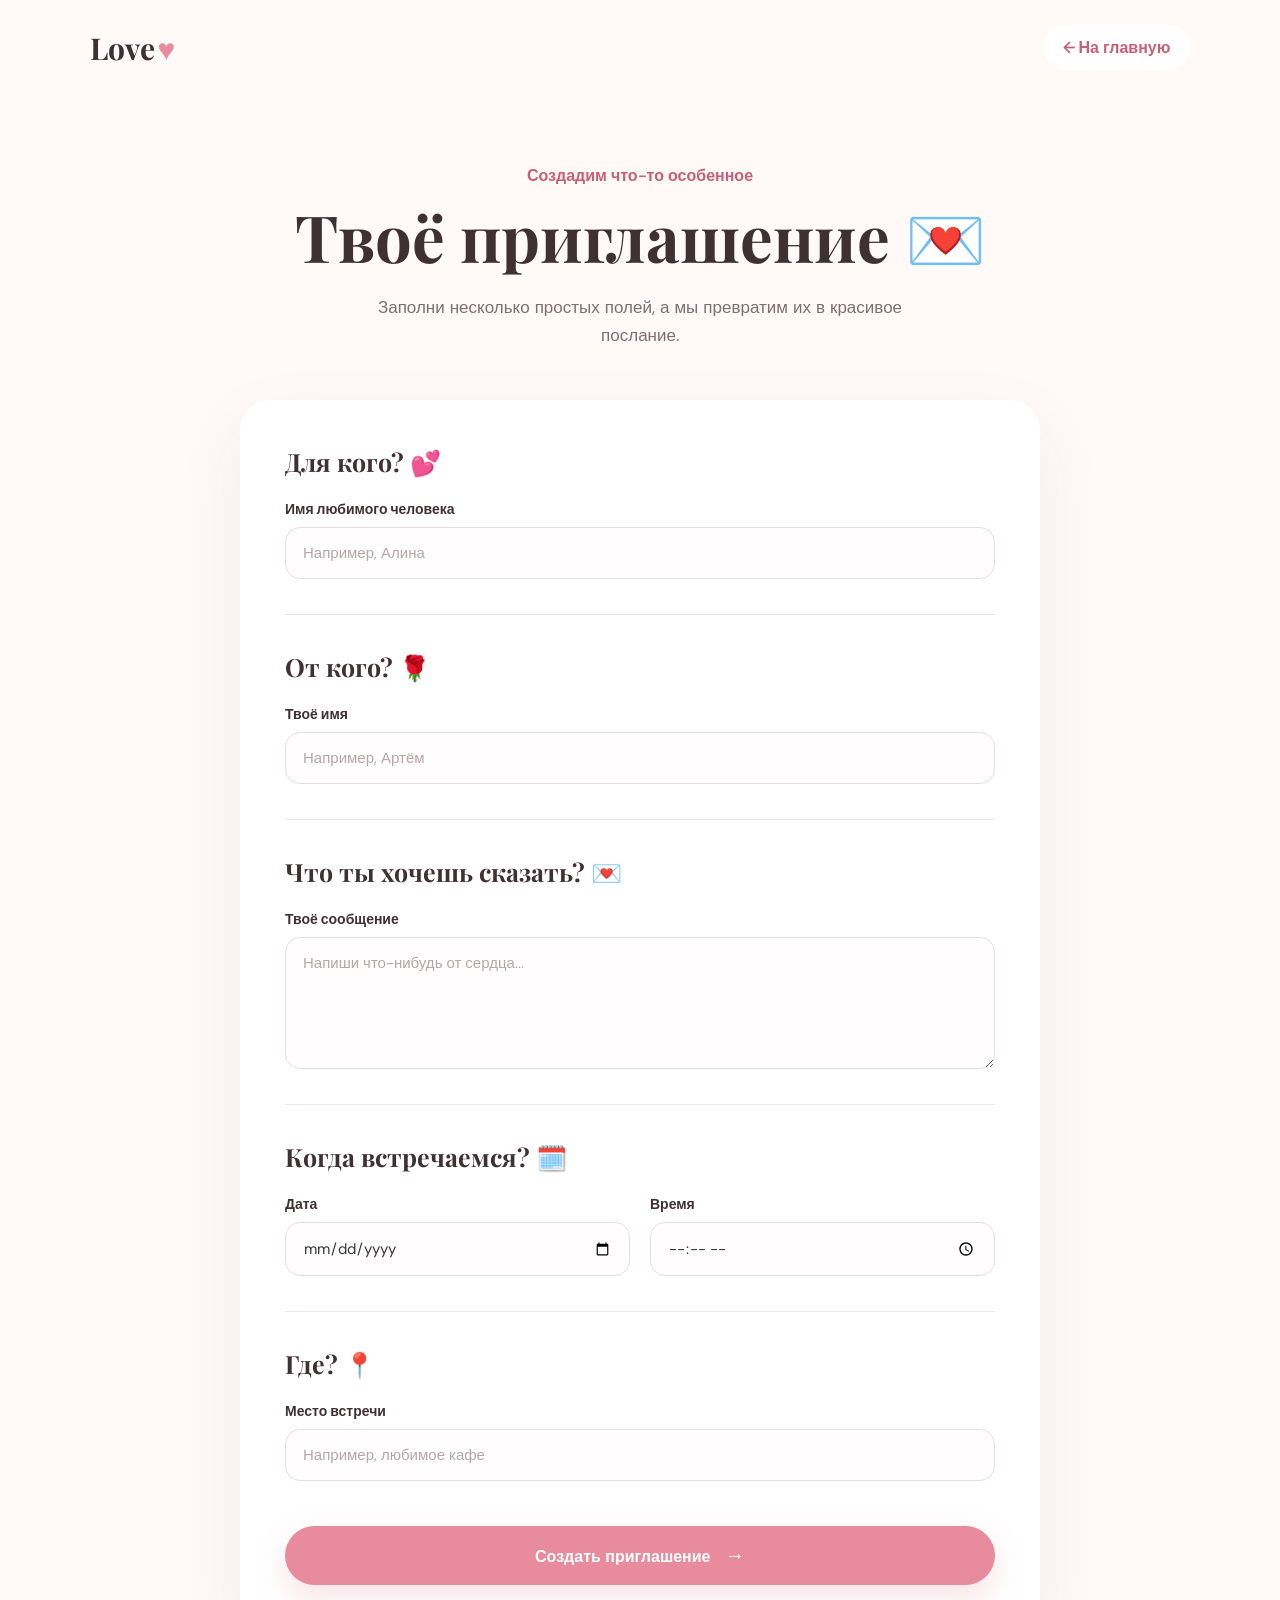
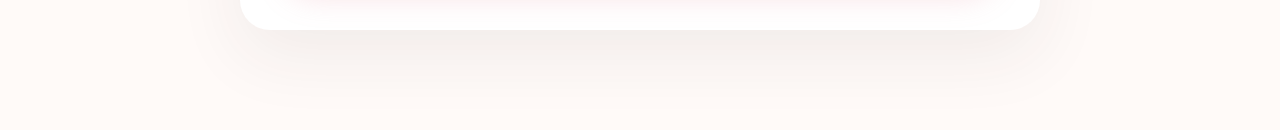
==== invite.html @ 03c2ce68 "Add personalized invitations" ====
<!DOCTYPE html>
<html lang="ru">

<head>
    <meta charset="UTF-8">

    <meta
        name="viewport"
        content="width=device-width, initial-scale=1.0"
    >

    <title>Для тебя ❤️</title>

    <link rel="stylesheet" href="./invite.css">
</head>

<body>

    <main class="invite-page">

        <div class="invite-card">

            <div class="heart">♥</div>

            <p class="small-title">
                Только для тебя
            </p>

            <h1>
                Для <span id="recipientName"></span> ❤️
            </h1>

            <div class="message">
                <p id="inviteMessage"></p>
            </div>

            <div class="details">

                <div class="detail">

                    <span class="detail-icon">🗓️</span>

                    <div>
                        <small>Дата</small>
                        <strong id="inviteDate"></strong>
                    </div>

                </div>


                <div class="detail">

                    <span class="detail-icon">⏰</span>

                    <div>
                        <small>Время</small>
                        <strong id="inviteTime"></strong>
                    </div>

                </div>


                <div class="detail">

                    <span class="detail-icon">📍</span>

                    <div>
                        <small>Место</small>
                        <strong id="invitePlace"></strong>
                    </div>

                </div>

            </div>

            <div class="divider"></div>

            <p class="from">
                С любовью,
                <strong id="senderName"></strong>
                ♥
            </p>

        </div>

    </main>

    <script src="./invite.js"></script>

</body>

</html>
---- invite.css ----
@import url('https://fonts.googleapis.com/css2?family=DM+Sans:wght@400;500;600;700&family=Playfair+Display:wght@500;600;700&display=swap');

:root {
    --pink: #e88b9d;
    --dark-pink: #c95f77;
    --light-pink: #fff1f4;
    --cream: #fffaf8;
    --text: #3f3034;
    --muted: #806d72;
    --white: #ffffff;
}

* {
    margin: 0;
    padding: 0;
    box-sizing: border-box;
}

body {
    font-family: "DM Sans", sans-serif;
    color: var(--text);

    background:
        radial-gradient(
            circle at top left,
            #fde5ea,
            transparent 35%
        ),
        var(--cream);

    min-height: 100vh;
}

.invite-page {
    min-height: 100vh;

    display: flex;

    justify-content: center;
    align-items: center;

    padding: 40px 20px;
}

.invite-card {
    width: 100%;
    max-width: 650px;

    background: rgba(255, 255, 255, 0.9);

    border-radius: 35px;

    padding: 55px 50px;

    text-align: center;

    box-shadow:
        0 30px 80px
        rgba(70, 40, 50, 0.10);

    backdrop-filter: blur(10px);
}

.heart {
    width: 65px;
    height: 65px;

    margin: 0 auto 20px;

    display: flex;

    align-items: center;
    justify-content: center;

    border-radius: 50%;

    background: var(--light-pink);

    color: var(--pink);

    font-size: 30px;
}

.small-title {
    color: var(--dark-pink);

    font-weight: 600;

    margin-bottom: 12px;
}

h1 {
    font-family: "Playfair Display", serif;

    font-size: clamp(42px, 6vw, 65px);

    line-height: 1.1;

    margin-bottom: 30px;
}

h1 span {
    color: var(--pink);
}

.message {
    background: var(--light-pink);

    border-radius: 20px;

    padding: 25px;

    margin-bottom: 35px;
}

.message p {
    color: var(--muted);

    font-size: 17px;

    line-height: 1.7;
}

.details {
    display: grid;

    gap: 15px;

    text-align: left;
}

.detail {
    display: flex;

    align-items: center;

    gap: 15px;

    padding: 15px;

    background: #fffafa;

    border-radius: 16px;
}

.detail-icon {
    width: 45px;
    height: 45px;

    display: flex;

    justify-content: center;
    align-items: center;

    background: var(--light-pink);

    border-radius: 12px;

    font-size: 21px;
}

.detail div {
    display: flex;

    flex-direction: column;

    gap: 4px;
}

.detail small {
    color: var(--muted);

    font-size: 12px;
}

.detail strong {
    font-size: 15px;
}

.divider {
    height: 1px;

    background: #f0dfe3;

    margin: 35px 0 25px;
}

.from {
    color: var(--muted);

    font-size: 15px;
}

.from strong {
    color: var(--dark-pink);
}

@media (max-width: 600px) {

    .invite-page {
        padding: 20px 15px;
    }

    .invite-card {
        padding: 40px 22px;

        border-radius: 25px;
    }

    h1 {
        font-size: 43px;
    }

    .message {
        padding: 20px;
    }
}
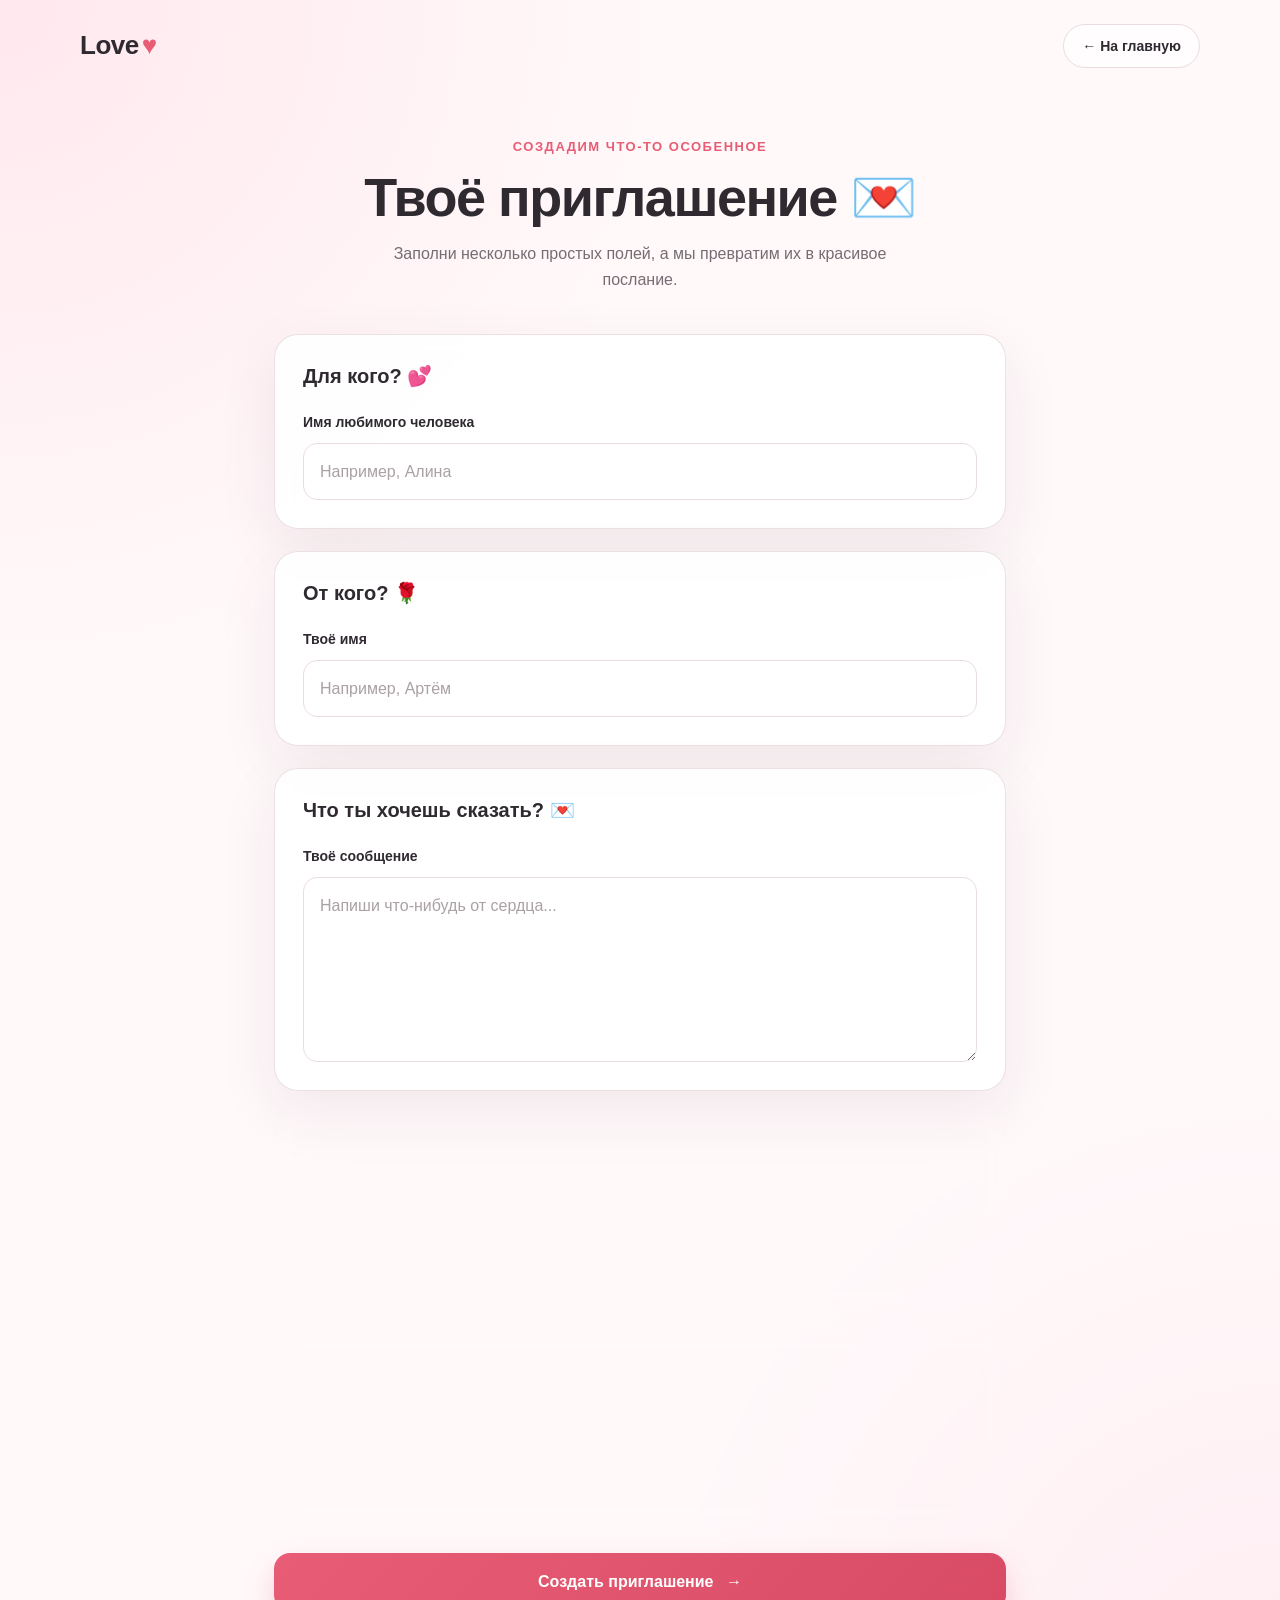
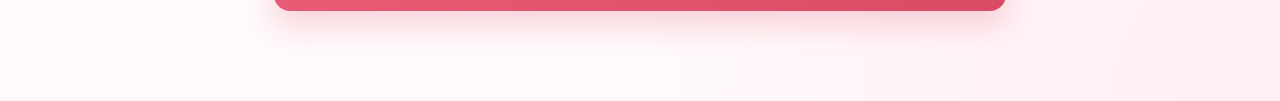
==== commit f0f7bf8d: "Обновлена рабочая версия сайта" ====
--- a/invite.html
+++ b/invite.html
@@ -2,6 +2,7 @@
 <html lang="ru">
 
 <head>
+
     <meta charset="UTF-8">
 
     <meta
@@ -11,38 +12,61 @@
 
     <title>Для тебя ❤️</title>
 
-    <link rel="stylesheet" href="./invite.css">
+    <link
+        rel="stylesheet"
+        href="./invite.css"
+    >
+
 </head>
+
 
 <body>
 
     <main class="invite-page">
 
-        <div class="invite-card">
+        <section class="invite-card">
 
-            <div class="heart">♥</div>
+            <div class="heart">
+                ♥
+            </div>
+
 
             <p class="small-title">
                 Только для тебя
             </p>
 
+
             <h1>
-                Для <span id="recipientName"></span> ❤️
+                Для
+                <span id="recipientName"></span>
+                ❤️
             </h1>
 
+
             <div class="message">
+
                 <p id="inviteMessage"></p>
+
             </div>
+
 
             <div class="details">
 
+
                 <div class="detail">
 
-                    <span class="detail-icon">🗓️</span>
+                    <span class="detail-icon">
+                        🗓️
+                    </span>
 
                     <div>
-                        <small>Дата</small>
+
+                        <small>
+                            Дата
+                        </small>
+
                         <strong id="inviteDate"></strong>
+
                     </div>
 
                 </div>
@@ -50,11 +74,18 @@
 
                 <div class="detail">
 
-                    <span class="detail-icon">⏰</span>
+                    <span class="detail-icon">
+                        ⏰
+                    </span>
 
                     <div>
-                        <small>Время</small>
+
+                        <small>
+                            Время
+                        </small>
+
                         <strong id="inviteTime"></strong>
+
                     </div>
 
                 </div>
@@ -62,28 +93,62 @@
 
                 <div class="detail">
 
-                    <span class="detail-icon">📍</span>
+                    <span class="detail-icon">
+                        📍
+                    </span>
 
                     <div>
-                        <small>Место</small>
+
+                        <small>
+                            Место
+                        </small>
+
                         <strong id="invitePlace"></strong>
+
                     </div>
 
                 </div>
 
+
             </div>
+
 
             <div class="divider"></div>
 
+
             <p class="from">
+
                 С любовью,
+
                 <strong id="senderName"></strong>
+
                 ♥
+
             </p>
 
-        </div>
+
+            <!-- Кнопка поделиться -->
+
+            <button
+                type="button"
+                class="share-button"
+                id="shareButton"
+            >
+                <span>💌</span>
+                Поделиться приглашением
+            </button>
+
+
+            <p
+                class="share-status"
+                id="shareStatus"
+            ></p>
+
+
+        </section>
 
     </main>
+
 
     <script src="./invite.js"></script>
 
--- a/invite.css
+++ b/invite.css
@@ -1,217 +1,677 @@
-@import url('https://fonts.googleapis.com/css2?family=DM+Sans:wght@400;500;600;700&family=Playfair+Display:wght@500;600;700&display=swap');
-
-:root {
-    --pink: #e88b9d;
-    --dark-pink: #c95f77;
-    --light-pink: #fff1f4;
-    --cream: #fffaf8;
-    --text: #3f3034;
-    --muted: #806d72;
-    --white: #ffffff;
-}
-
 * {
+    box-sizing: border-box;
     margin: 0;
     padding: 0;
-    box-sizing: border-box;
+}
+
+:root {
+    --pink: #e85d75;
+    --pink-dark: #cf405b;
+    --pink-soft: #fff1f4;
+    --pink-border: #f4d8df;
+
+    --text: #332c2f;
+    --muted: #8a7d82;
+
+    --white: #ffffff;
+    --background: #fff9fb;
+
+    --shadow:
+        0 25px 70px rgba(89, 39, 53, 0.12);
+}
+
+
+/* ==============================
+   BODY
+============================== */
+
+html {
+    min-height: 100%;
 }
 
 body {
-    font-family: "DM Sans", sans-serif;
+    min-height: 100vh;
+
+    font-family:
+        -apple-system,
+        BlinkMacSystemFont,
+        "Segoe UI",
+        Roboto,
+        Helvetica,
+        Arial,
+        sans-serif;
+
     color: var(--text);
 
     background:
         radial-gradient(
-            circle at top left,
-            #fde5ea,
-            transparent 35%
+            circle at 10% 10%,
+            rgba(255, 202, 214, 0.65),
+            transparent 30%
         ),
-        var(--cream);
-
-    min-height: 100vh;
-}
+        radial-gradient(
+            circle at 90% 90%,
+            rgba(255, 220, 228, 0.7),
+            transparent 32%
+        ),
+        var(--background);
+}
+
+
+/* ==============================
+   PAGE
+============================== */
 
 .invite-page {
     min-height: 100vh;
 
     display: flex;
-
+    align-items: center;
     justify-content: center;
-    align-items: center;
-
-    padding: 40px 20px;
-}
+
+    padding: 50px 20px;
+}
+
+
+/* ==============================
+   CARD
+============================== */
 
 .invite-card {
+    position: relative;
+
     width: 100%;
     max-width: 650px;
 
-    background: rgba(255, 255, 255, 0.9);
-
-    border-radius: 35px;
-
-    padding: 55px 50px;
+    padding: 52px 48px 42px;
+
+    background:
+        rgba(255, 255, 255, 0.96);
+
+    border:
+        1px solid rgba(244, 216, 223, 0.9);
+
+    border-radius: 30px;
+
+    box-shadow: var(--shadow);
 
     text-align: center;
 
-    box-shadow:
-        0 30px 80px
-        rgba(70, 40, 50, 0.10);
-
-    backdrop-filter: blur(10px);
-}
+    overflow: hidden;
+
+    animation:
+        cardAppear 0.7s ease both;
+}
+
+
+/* декоративное свечение сверху */
+
+.invite-card::before {
+    content: "";
+
+    position: absolute;
+
+    width: 260px;
+    height: 260px;
+
+    top: -150px;
+    left: 50%;
+
+    transform: translateX(-50%);
+
+    border-radius: 50%;
+
+    background:
+        rgba(232, 93, 117, 0.09);
+
+    pointer-events: none;
+}
+
+
+/* ==============================
+   HEART
+============================== */
 
 .heart {
-    width: 65px;
-    height: 65px;
-
-    margin: 0 auto 20px;
+    position: relative;
+    z-index: 1;
+
+    width: 68px;
+    height: 68px;
+
+    margin: 0 auto 19px;
 
     display: flex;
-
     align-items: center;
     justify-content: center;
 
     border-radius: 50%;
 
-    background: var(--light-pink);
+    background:
+        var(--pink-soft);
 
     color: var(--pink);
 
     font-size: 30px;
-}
+
+    box-shadow:
+        0 10px 28px rgba(232, 93, 117, 0.16);
+
+    animation:
+        heartPulse 2.2s ease-in-out infinite;
+}
+
+
+/* ==============================
+   TITLES
+============================== */
 
 .small-title {
-    color: var(--dark-pink);
-
-    font-weight: 600;
-
-    margin-bottom: 12px;
-}
-
-h1 {
-    font-family: "Playfair Display", serif;
-
-    font-size: clamp(42px, 6vw, 65px);
-
-    line-height: 1.1;
+    margin-bottom: 10px;
+
+    color: var(--pink);
+
+    font-size: 11px;
+    font-weight: 800;
+
+    text-transform: uppercase;
+
+    letter-spacing: 2.5px;
+}
+
+.invite-card h1 {
+    margin-bottom: 28px;
+
+    color: var(--text);
+
+    font-size: clamp(32px, 6vw, 48px);
+    font-weight: 750;
+
+    line-height: 1.15;
+
+    letter-spacing: -1.3px;
+}
+
+#recipientName {
+    color: var(--pink-dark);
+}
+
+
+/* ==============================
+   MESSAGE
+============================== */
+
+.message {
+    position: relative;
 
     margin-bottom: 30px;
-}
-
-h1 span {
-    color: var(--pink);
-}
-
-.message {
-    background: var(--light-pink);
+
+    padding: 27px 30px;
+
+    background:
+        linear-gradient(
+            135deg,
+            #fff5f7,
+            #fff0f4
+        );
+
+    border:
+        1px solid rgba(232, 93, 117, 0.10);
 
     border-radius: 20px;
-
-    padding: 25px;
-
-    margin-bottom: 35px;
+}
+
+.message::before {
+    content: "“";
+
+    position: absolute;
+
+    top: -8px;
+    left: 17px;
+
+    color:
+        rgba(232, 93, 117, 0.18);
+
+    font-family: Georgia, serif;
+
+    font-size: 70px;
+
+    line-height: 1;
 }
 
 .message p {
-    color: var(--muted);
-
-    font-size: 17px;
-
-    line-height: 1.7;
-}
+    position: relative;
+    z-index: 1;
+
+    color: #40383c;
+
+    font-family:
+        Georgia,
+        "Times New Roman",
+        serif;
+
+    font-size: 18px;
+
+    line-height: 1.75;
+
+    overflow-wrap: anywhere;
+}
+
+
+/* ==============================
+   DETAILS
+============================== */
 
 .details {
     display: grid;
 
-    gap: 15px;
-
-    text-align: left;
+    grid-template-columns:
+        repeat(3, minmax(0, 1fr));
+
+    gap: 12px;
+
+    margin-bottom: 30px;
 }
 
 .detail {
-    display: flex;
-
-    align-items: center;
-
-    gap: 15px;
-
-    padding: 15px;
-
-    background: #fffafa;
-
-    border-radius: 16px;
+    min-width: 0;
+
+    padding: 18px 12px;
+
+    background: var(--white);
+
+    border:
+        1px solid var(--pink-border);
+
+    border-radius: 17px;
+
+    transition:
+        transform 0.2s ease,
+        box-shadow 0.2s ease,
+        border-color 0.2s ease;
+}
+
+.detail:hover {
+    transform: translateY(-3px);
+
+    border-color:
+        rgba(232, 93, 117, 0.35);
+
+    box-shadow:
+        0 12px 28px rgba(80, 35, 48, 0.07);
 }
 
 .detail-icon {
-    width: 45px;
-    height: 45px;
-
-    display: flex;
-
-    justify-content: center;
-    align-items: center;
-
-    background: var(--light-pink);
-
-    border-radius: 12px;
-
-    font-size: 21px;
-}
-
-.detail div {
-    display: flex;
-
-    flex-direction: column;
-
-    gap: 4px;
+    display: block;
+
+    margin-bottom: 8px;
+
+    font-size: 23px;
 }
 
 .detail small {
+    display: block;
+
+    margin-bottom: 4px;
+
     color: var(--muted);
 
-    font-size: 12px;
+    font-size: 11px;
+    font-weight: 600;
+
+    text-transform: uppercase;
+
+    letter-spacing: 0.5px;
 }
 
 .detail strong {
-    font-size: 15px;
-}
+    display: block;
+
+    color: var(--text);
+
+    font-size: 14px;
+    font-weight: 700;
+
+    line-height: 1.4;
+
+    overflow-wrap: anywhere;
+}
+
+
+/* ==============================
+   DIVIDER
+============================== */
 
 .divider {
+    width: 90px;
     height: 1px;
 
-    background: #f0dfe3;
-
-    margin: 35px 0 25px;
-}
+    margin: 0 auto 22px;
+
+    background:
+        linear-gradient(
+            90deg,
+            transparent,
+            var(--pink),
+            transparent
+        );
+}
+
+
+/* ==============================
+   FROM
+============================== */
 
 .from {
     color: var(--muted);
 
-    font-size: 15px;
+    font-family:
+        Georgia,
+        "Times New Roman",
+        serif;
+
+    font-size: 17px;
+
+    line-height: 1.5;
 }
 
 .from strong {
-    color: var(--dark-pink);
-}
-
-@media (max-width: 600px) {
+    color: var(--text);
+
+    font-weight: 700;
+}
+
+
+/* ==============================
+   SHARE AREA
+============================== */
+
+.share-button {
+    width: 100%;
+    max-width: 330px;
+
+    margin: 28px auto 0;
+    padding: 15px 22px;
+
+    display: flex;
+    align-items: center;
+    justify-content: center;
+    gap: 9px;
+
+    border: 1px solid rgba(232, 93, 117, 0.28);
+
+    border-radius: 15px;
+
+    background:
+        linear-gradient(
+            135deg,
+            #fff7f9,
+            #fff0f4
+        );
+
+    color: var(--pink-dark);
+
+    font-family: inherit;
+
+    font-size: 14px;
+    font-weight: 750;
+
+    line-height: 1.3;
+
+    cursor: pointer;
+
+    box-shadow:
+        0 8px 22px rgba(232, 93, 117, 0.09);
+
+    transition:
+        transform 0.2s ease,
+        background 0.2s ease,
+        border-color 0.2s ease,
+        box-shadow 0.2s ease;
+}
+
+.share-button span {
+    flex-shrink: 0;
+
+    font-size: 17px;
+
+    line-height: 1;
+}
+
+.share-button:hover {
+    background:
+        linear-gradient(
+            135deg,
+            #fff0f4,
+            #ffe9ee
+        );
+
+    border-color:
+        rgba(232, 93, 117, 0.45);
+
+    transform: translateY(-2px);
+
+    box-shadow:
+        0 12px 28px rgba(232, 93, 117, 0.14);
+}
+
+.share-button:active {
+    transform: translateY(0);
+
+    box-shadow:
+        0 6px 16px rgba(232, 93, 117, 0.08);
+}
+
+.share-button:focus-visible {
+    outline: 3px solid rgba(232, 93, 117, 0.22);
+
+    outline-offset: 3px;
+}
+
+
+/* ==============================
+   SHARE STATUS
+============================== */
+
+.share-status {
+    min-height: 20px;
+
+    margin-top: 10px;
+
+    color: var(--pink-dark);
+
+    font-size: 12px;
+    font-weight: 650;
+
+    text-align: center;
+}
+
+
+/* ==============================
+   ANIMATIONS
+============================== */
+
+@keyframes cardAppear {
+
+    from {
+        opacity: 0;
+
+        transform:
+            translateY(22px)
+            scale(0.98);
+    }
+
+    to {
+        opacity: 1;
+
+        transform:
+            translateY(0)
+            scale(1);
+    }
+}
+
+@keyframes heartPulse {
+
+    0%,
+    100% {
+        transform: scale(1);
+    }
+
+    50% {
+        transform: scale(1.07);
+    }
+}
+
+
+/* ==============================
+   TABLET
+============================== */
+
+@media (max-width: 650px) {
 
     .invite-page {
-        padding: 20px 15px;
+        padding: 30px 16px;
     }
 
     .invite-card {
-        padding: 40px 22px;
+        padding: 45px 25px 36px;
 
         border-radius: 25px;
     }
 
-    h1 {
-        font-size: 43px;
+    .details {
+        grid-template-columns: 1fr;
+    }
+
+    .detail {
+        display: flex;
+        align-items: center;
+
+        gap: 14px;
+
+        padding: 14px 16px;
+
+        text-align: left;
+    }
+
+    .detail-icon {
+        flex-shrink: 0;
+
+        width: 30px;
+
+        margin: 0;
+
+        text-align: center;
+    }
+
+    .detail small {
+        margin-bottom: 2px;
+    }
+
+}
+
+
+/* ==============================
+   PHONE
+============================== */
+
+@media (max-width: 430px) {
+
+    .invite-page {
+        padding: 14px 10px;
+    }
+
+    .invite-card {
+        padding: 38px 17px 30px;
+
+        border-radius: 22px;
+    }
+
+    .heart {
+        width: 58px;
+        height: 58px;
+
+        margin-bottom: 17px;
+
+        font-size: 26px;
+    }
+
+    .small-title {
+        font-size: 10px;
+
+        letter-spacing: 2px;
+    }
+
+    .invite-card h1 {
+        margin-bottom: 22px;
+
+        font-size: 31px;
+
+        letter-spacing: -0.8px;
     }
 
     .message {
-        padding: 20px;
-    }
-}
+        margin-bottom: 24px;
+
+        padding: 22px 17px;
+    }
+
+    .message p {
+        font-size: 17px;
+
+        line-height: 1.65;
+    }
+
+    .details {
+        gap: 9px;
+
+        margin-bottom: 25px;
+    }
+
+    .detail {
+        padding: 13px 14px;
+    }
+
+    .detail strong {
+        font-size: 13px;
+    }
+
+    .from {
+        font-size: 16px;
+    }
+
+    .share-button {
+        max-width: 100%;
+
+        margin-top: 23px;
+
+        padding: 14px 16px;
+
+        font-size: 13px;
+    }
+
+}
+
+
+/* ==============================
+   VERY SMALL PHONES
+============================== */
+
+@media (max-width: 340px) {
+
+    .invite-card {
+        padding-left: 14px;
+        padding-right: 14px;
+    }
+
+    .invite-card h1 {
+        font-size: 28px;
+    }
+
+    .message {
+        padding-left: 14px;
+        padding-right: 14px;
+    }
+
+}
+
